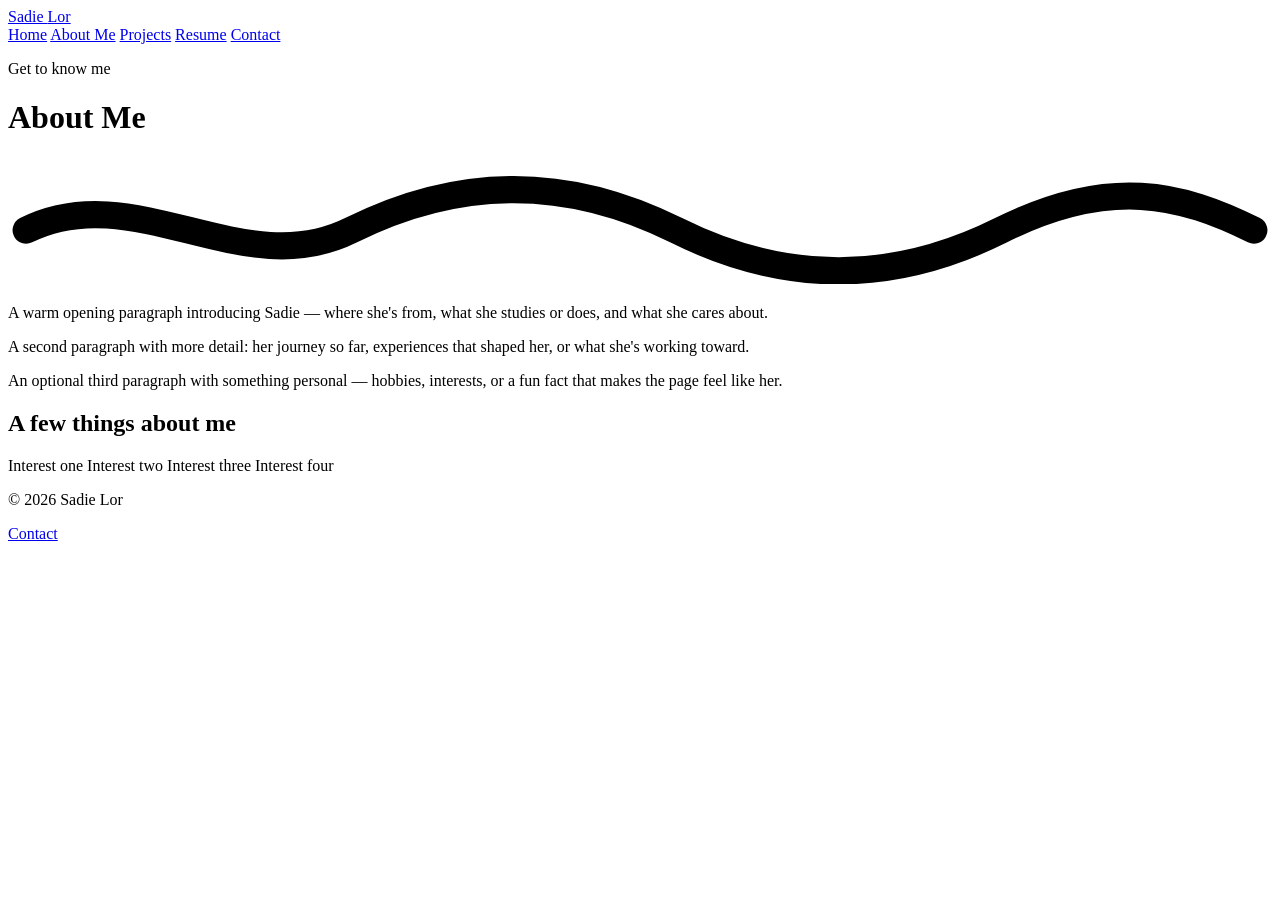
==== about.html @ 2e4503ea "Add files via upload" ====
<!DOCTYPE html>
<html lang="en">
<head>
  <meta charset="UTF-8" />
  <meta name="viewport" content="width=device-width, initial-scale=1" />
  <title>About Me — Sadie Lor</title>
  <link rel="preconnect" href="https://fonts.googleapis.com" />
  <link rel="preconnect" href="https://fonts.gstatic.com" crossorigin />
  <link href="https://fonts.googleapis.com/css2?family=Karla:wght@400;700&family=Young+Serif&display=swap" rel="stylesheet" />
  <link rel="stylesheet" href="css/styles.css" />
</head>
<body>

  <header class="site-header">
    <div class="wrap">
      <a class="brand" href="index.html">Sadie <span>Lor</span></a>
      <nav class="site-nav" aria-label="Main navigation">
        <a href="index.html">Home</a>
        <a href="about.html" aria-current="page">About Me</a>
        <a href="projects.html">Projects</a>
        <a href="resume.html">Resume</a>
        <a href="contact.html">Contact</a>
      </nav>
    </div>
  </header>

  <main>
    <div class="wrap">
      <p class="eyebrow">Get to know me</p>
      <h1 class="page-title">About Me</h1>
      <svg class="wave" viewBox="0 0 140 14" fill="none" aria-hidden="true">
        <path d="M2 8 C 14 2, 26 14, 38 8 S 62 2, 74 8 S 98 14, 110 8 S 130 4, 138 8" stroke="currentColor" stroke-width="3" stroke-linecap="round"/>
      </svg>

      <!-- PLACEHOLDER: paste Sadie's "About Me" text from the Canva site here.
           Split it into a few short paragraphs for easy reading. -->
      <p class="lede">A warm opening paragraph introducing Sadie — where she's from, what she studies or does, and what she cares about.</p>
      <p>A second paragraph with more detail: her journey so far, experiences that shaped her, or what she's working toward.</p>
      <p>An optional third paragraph with something personal — hobbies, interests, or a fun fact that makes the page feel like her.</p>

      <div class="section">
        <h2>A few things about me</h2>
        <!-- PLACEHOLDER: swap these for real interests/values -->
        <div class="pill-row">
          <span class="pill">Interest one</span>
          <span class="pill">Interest two</span>
          <span class="pill">Interest three</span>
          <span class="pill">Interest four</span>
        </div>
      </div>
    </div>
  </main>

  <footer class="site-footer">
    <div class="wrap">
      <p>© 2026 Sadie Lor</p>
      <p><a href="contact.html">Contact</a></p>
    </div>
  </footer>

</body>
</html>
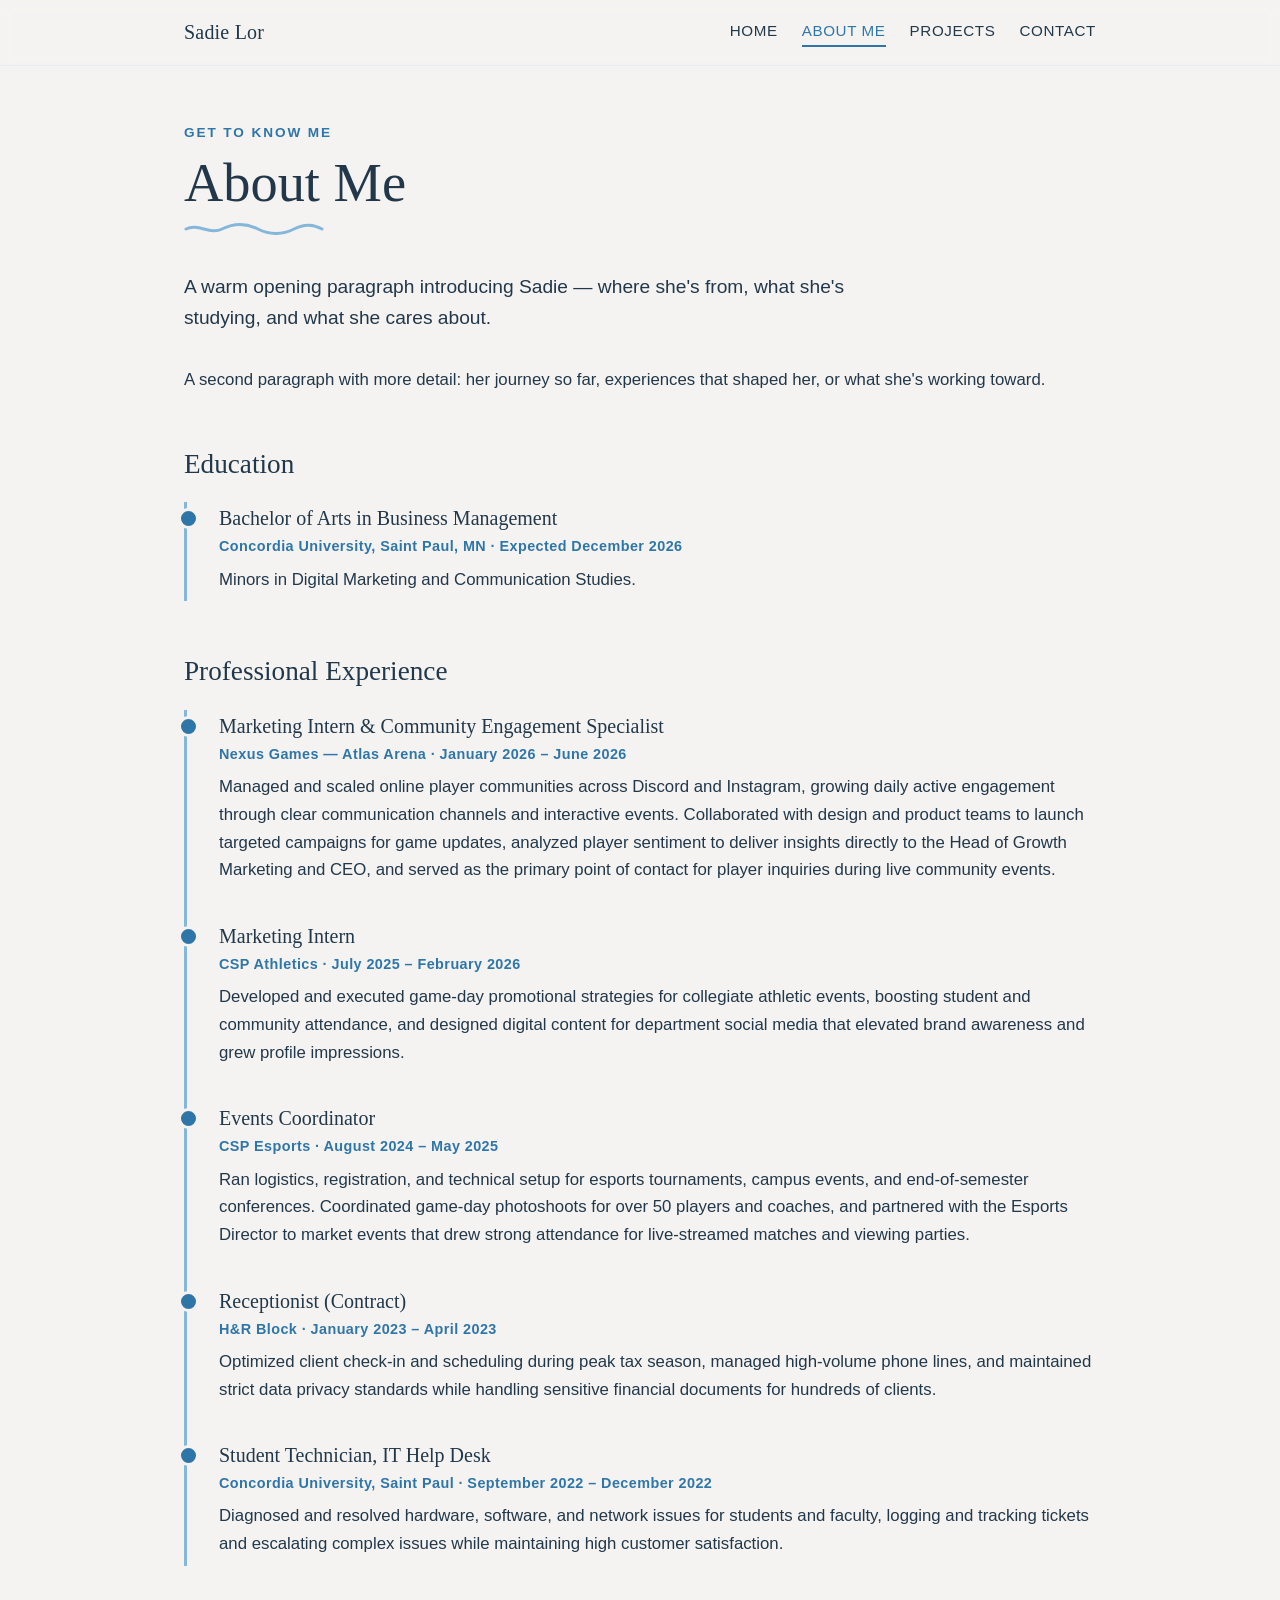
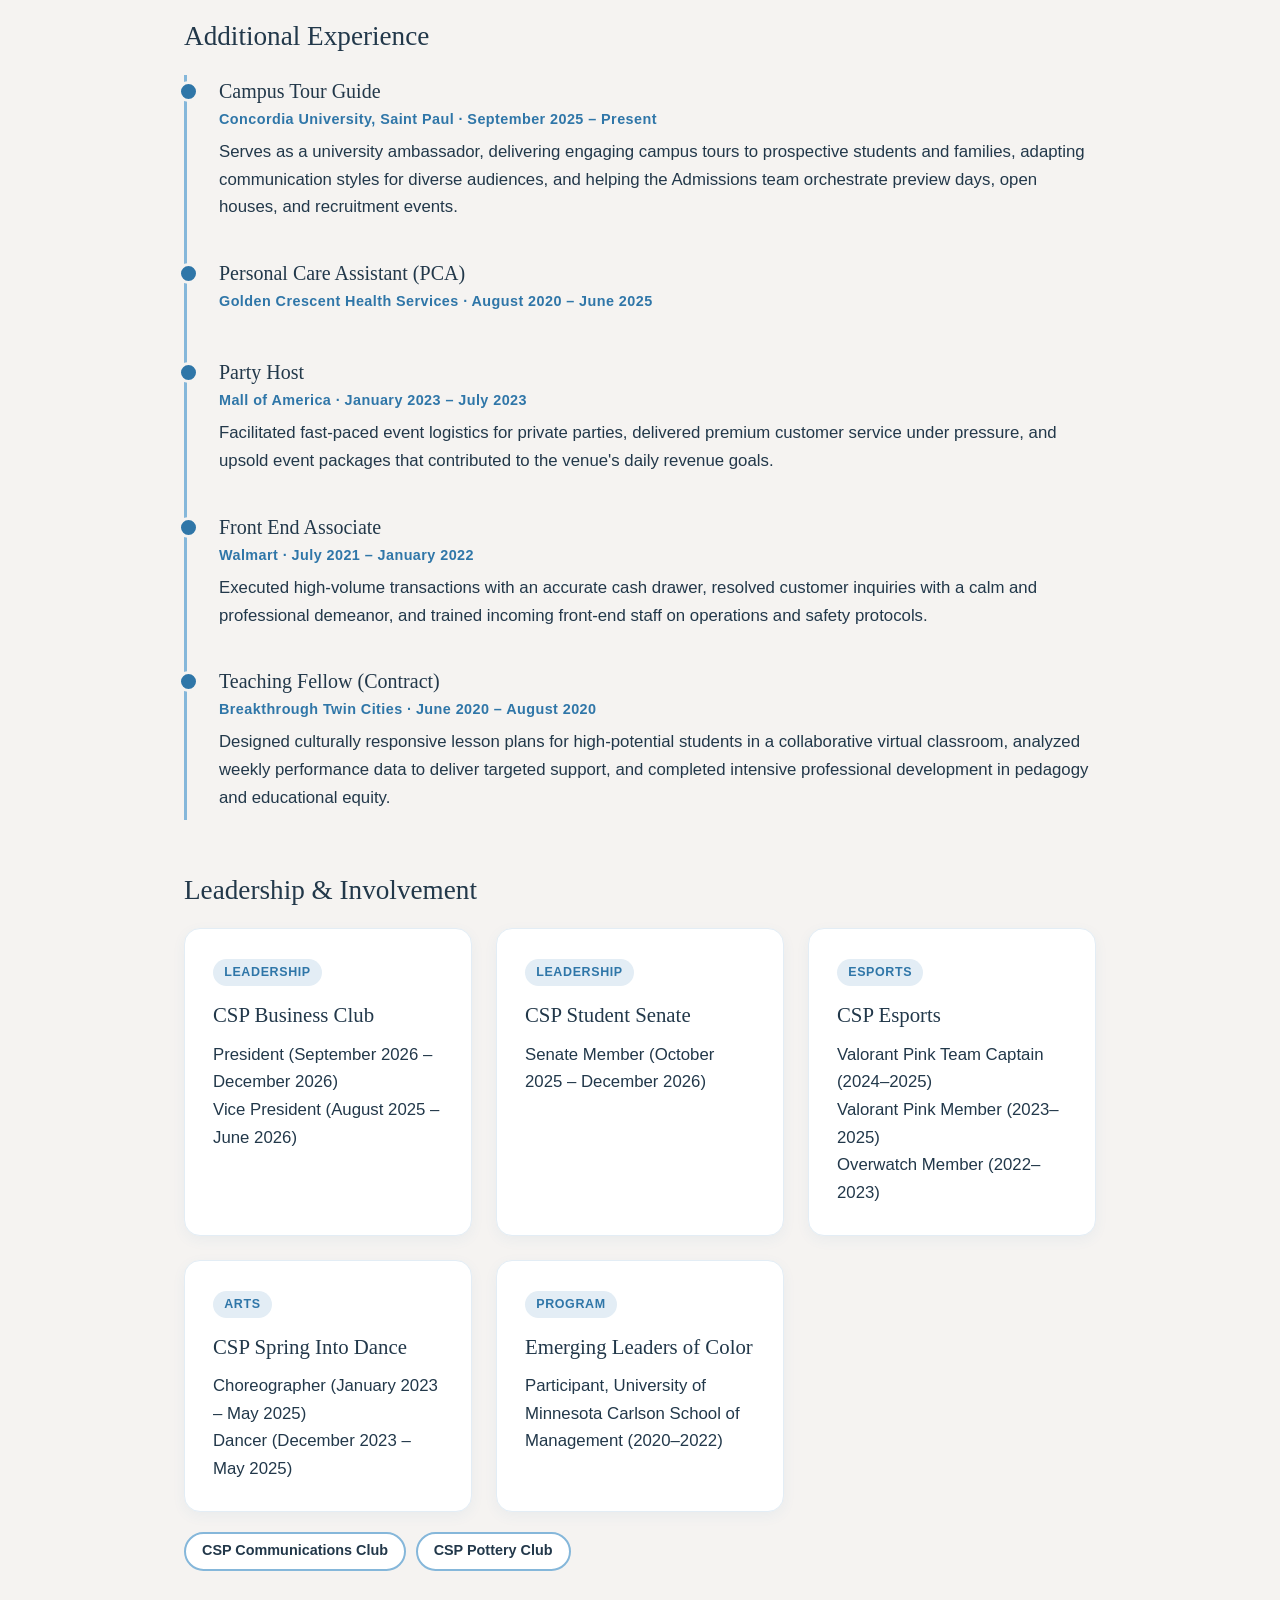
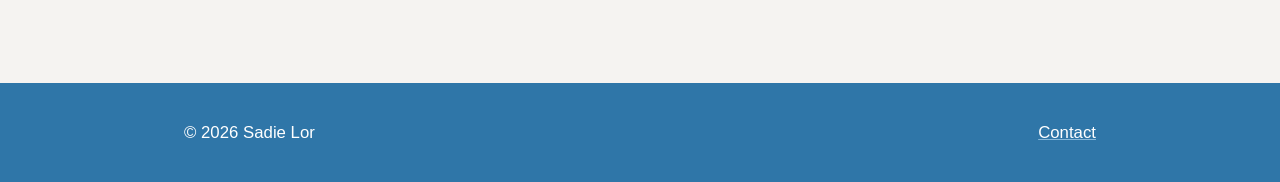
==== commit 5b7b9201: "Removed Resume.html and from the nav section. Added resume in aboutme" ====
--- a/about.html
+++ b/about.html
@@ -18,7 +18,6 @@
         <a href="index.html">Home</a>
         <a href="about.html" aria-current="page">About Me</a>
         <a href="projects.html">Projects</a>
-        <a href="resume.html">Resume</a>
         <a href="contact.html">Contact</a>
       </nav>
     </div>
@@ -32,20 +31,118 @@
         <path d="M2 8 C 14 2, 26 14, 38 8 S 62 2, 74 8 S 98 14, 110 8 S 130 4, 138 8" stroke="currentColor" stroke-width="3" stroke-linecap="round"/>
       </svg>
 
-      <!-- PLACEHOLDER: paste Sadie's "About Me" text from the Canva site here.
-           Split it into a few short paragraphs for easy reading. -->
-      <p class="lede">A warm opening paragraph introducing Sadie — where she's from, what she studies or does, and what she cares about.</p>
+      <!-- PLACEHOLDER: paste Sadie's personal "About Me" intro here (2-3 short paragraphs). -->
+      <p class="lede">A warm opening paragraph introducing Sadie — where she's from, what she's studying, and what she cares about.</p>
       <p>A second paragraph with more detail: her journey so far, experiences that shaped her, or what she's working toward.</p>
-      <p>An optional third paragraph with something personal — hobbies, interests, or a fun fact that makes the page feel like her.</p>
+
+      <!-- Optional: add a resume.pdf to the repo root and uncomment this button
+      <a class="btn" href="resume.pdf" download>Download PDF resume</a>
+      -->
 
       <div class="section">
-        <h2>A few things about me</h2>
-        <!-- PLACEHOLDER: swap these for real interests/values -->
-        <div class="pill-row">
-          <span class="pill">Interest one</span>
-          <span class="pill">Interest two</span>
-          <span class="pill">Interest three</span>
-          <span class="pill">Interest four</span>
+        <h2>Education</h2>
+        <div class="timeline">
+          <div class="timeline-item">
+            <h3>Bachelor of Arts in Business Management</h3>
+            <p class="meta">Concordia University, Saint Paul, MN · Expected December 2026</p>
+            <p>Minors in Digital Marketing and Communication Studies.</p>
+          </div>
+        </div>
+      </div>
+
+      <div class="section">
+        <h2>Professional Experience</h2>
+        <div class="timeline">
+          <div class="timeline-item">
+            <h3>Marketing Intern &amp; Community Engagement Specialist</h3>
+            <p class="meta">Nexus Games — Atlas Arena · January 2026 – June 2026</p>
+            <p>Managed and scaled online player communities across Discord and Instagram, growing daily active engagement through clear communication channels and interactive events. Collaborated with design and product teams to launch targeted campaigns for game updates, analyzed player sentiment to deliver insights directly to the Head of Growth Marketing and CEO, and served as the primary point of contact for player inquiries during live community events.</p>
+          </div>
+          <div class="timeline-item">
+            <h3>Marketing Intern</h3>
+            <p class="meta">CSP Athletics · July 2025 – February 2026</p>
+            <p>Developed and executed game-day promotional strategies for collegiate athletic events, boosting student and community attendance, and designed digital content for department social media that elevated brand awareness and grew profile impressions.</p>
+          </div>
+          <div class="timeline-item">
+            <h3>Events Coordinator</h3>
+            <p class="meta">CSP Esports · August 2024 – May 2025</p>
+            <p>Ran logistics, registration, and technical setup for esports tournaments, campus events, and end-of-semester conferences. Coordinated game-day photoshoots for over 50 players and coaches, and partnered with the Esports Director to market events that drew strong attendance for live-streamed matches and viewing parties.</p>
+          </div>
+          <div class="timeline-item">
+            <h3>Receptionist (Contract)</h3>
+            <p class="meta">H&amp;R Block · January 2023 – April 2023</p>
+            <p>Optimized client check-in and scheduling during peak tax season, managed high-volume phone lines, and maintained strict data privacy standards while handling sensitive financial documents for hundreds of clients.</p>
+          </div>
+          <div class="timeline-item">
+            <h3>Student Technician, IT Help Desk</h3>
+            <p class="meta">Concordia University, Saint Paul · September 2022 – December 2022</p>
+            <p>Diagnosed and resolved hardware, software, and network issues for students and faculty, logging and tracking tickets and escalating complex issues while maintaining high customer satisfaction.</p>
+          </div>
+        </div>
+      </div>
+
+      <div class="section">
+        <h2>Additional Experience</h2>
+        <div class="timeline">
+          <div class="timeline-item">
+            <h3>Campus Tour Guide</h3>
+            <p class="meta">Concordia University, Saint Paul · September 2025 – Present</p>
+            <p>Serves as a university ambassador, delivering engaging campus tours to prospective students and families, adapting communication styles for diverse audiences, and helping the Admissions team orchestrate preview days, open houses, and recruitment events.</p>
+          </div>
+          <div class="timeline-item">
+            <h3>Personal Care Assistant (PCA)</h3>
+            <p class="meta">Golden Crescent Health Services · August 2020 – June 2025</p>
+          </div>
+          <div class="timeline-item">
+            <h3>Party Host</h3>
+            <p class="meta">Mall of America · January 2023 – July 2023</p>
+            <p>Facilitated fast-paced event logistics for private parties, delivered premium customer service under pressure, and upsold event packages that contributed to the venue's daily revenue goals.</p>
+          </div>
+          <div class="timeline-item">
+            <h3>Front End Associate</h3>
+            <p class="meta">Walmart · July 2021 – January 2022</p>
+            <p>Executed high-volume transactions with an accurate cash drawer, resolved customer inquiries with a calm and professional demeanor, and trained incoming front-end staff on operations and safety protocols.</p>
+          </div>
+          <div class="timeline-item">
+            <h3>Teaching Fellow (Contract)</h3>
+            <p class="meta">Breakthrough Twin Cities · June 2020 – August 2020</p>
+            <p>Designed culturally responsive lesson plans for high-potential students in a collaborative virtual classroom, analyzed weekly performance data to deliver targeted support, and completed intensive professional development in pedagogy and educational equity.</p>
+          </div>
+        </div>
+      </div>
+
+      <div class="section">
+        <h2>Leadership &amp; Involvement</h2>
+        <div class="card-grid">
+          <div class="card">
+            <span class="tag">Leadership</span>
+            <h3>CSP Business Club</h3>
+            <p>President (September 2026 – December 2026)<br />Vice President (August 2025 – June 2026)</p>
+          </div>
+          <div class="card">
+            <span class="tag">Leadership</span>
+            <h3>CSP Student Senate</h3>
+            <p>Senate Member (October 2025 – December 2026)</p>
+          </div>
+          <div class="card">
+            <span class="tag">Esports</span>
+            <h3>CSP Esports</h3>
+            <p>Valorant Pink Team Captain (2024–2025)<br />Valorant Pink Member (2023–2025)<br />Overwatch Member (2022–2023)</p>
+          </div>
+          <div class="card">
+            <span class="tag">Arts</span>
+            <h3>CSP Spring Into Dance</h3>
+            <p>Choreographer (January 2023 – May 2025)<br />Dancer (December 2023 – May 2025)</p>
+          </div>
+          <div class="card">
+            <span class="tag">Program</span>
+            <h3>Emerging Leaders of Color</h3>
+            <p>Participant, University of Minnesota Carlson School of Management (2020–2022)</p>
+          </div>
+        </div>
+        <div class="pill-row" style="margin-top:1.25rem;">
+          <span class="pill">CSP Communications Club</span>
+          <span class="pill">CSP Pottery Club</span>
         </div>
       </div>
     </div>
@@ -59,4 +156,4 @@
   </footer>
 
 </body>
-</html>
+</html>
--- a/css/styles.css
+++ b/css/styles.css
@@ -0,0 +1,484 @@
+/* ============================================================
+   Sadie Lor — Portfolio
+   Shared stylesheet for every page.
+   Edit colors here once and the whole site updates.
+   ============================================================ */
+
+:root {
+  /* Color palette */
+  --blue:       #85B7DA;  /* main blue */
+  --blue-dark:  #2F76A8;  /* dark blue — highlight */
+  --cream:      #F5F3F1;  /* cream background */
+  --ink:        #22384A;  /* deep blue-gray for body text */
+  --white:      #FFFFFF;
+  --blue-tint:  #E3EDF5;  /* very light blue for soft fills */
+
+  /* Type */
+  --font-display: "Young Serif", Georgia, serif;
+  --font-body: "Karla", "Helvetica Neue", Arial, sans-serif;
+}
+
+* { box-sizing: border-box; margin: 0; padding: 0; }
+
+html { scroll-behavior: smooth; }
+
+body {
+  background: var(--cream);
+  color: var(--ink);
+  font-family: var(--font-body);
+  font-size: 1.05rem;
+  line-height: 1.65;
+  -webkit-font-smoothing: antialiased;
+}
+
+/* ---------- Layout helpers ---------- */
+.wrap {
+  max-width: 960px;
+  margin: 0 auto;
+  padding: 0 1.5rem;
+}
+
+main { padding: 3.5rem 0 5rem; }
+
+/* ---------- Header / navigation ---------- */
+.site-header {
+  position: sticky;
+  top: 0;
+  z-index: 10;
+  background: rgba(245, 243, 241, 0.92);
+  backdrop-filter: blur(6px);
+  border-bottom: 1px solid var(--blue-tint);
+}
+
+.site-header .wrap {
+  display: flex;
+  align-items: center;
+  justify-content: space-between;
+  padding-top: 1rem;
+  padding-bottom: 1rem;
+  flex-wrap: wrap;
+  gap: 0.75rem;
+}
+
+.brand {
+  font-family: var(--font-display);
+  font-size: 1.25rem;
+  color: var(--ink);
+  text-decoration: none;
+  letter-spacing: 0.01em;
+}
+
+.brand span { color: var(--ink); }
+
+.site-nav {
+  display: flex;
+  gap: 1.5rem;
+  flex-wrap: wrap;
+}
+
+.site-nav a {
+  color: var(--ink);
+  text-decoration: none;
+  font-size: 0.95rem;
+  letter-spacing: 0.04em;
+  text-transform: uppercase;
+  padding-bottom: 2px;
+  border-bottom: 2px solid transparent;
+  transition: border-color 0.15s ease, color 0.15s ease;
+}
+
+.site-nav a:hover,
+.site-nav a:focus-visible {
+  color: var(--blue-dark);
+  border-bottom-color: var(--blue);
+}
+
+/* current page indicator */
+.site-nav a[aria-current="page"] {
+  color: var(--blue-dark);
+  border-bottom-color: var(--blue-dark);
+}
+
+/* ---------- Page titles ---------- */
+.eyebrow {
+  text-transform: uppercase;
+  letter-spacing: 0.14em;
+  font-size: 0.85rem;
+  font-weight: 700;
+  color: var(--blue-dark);
+  margin-bottom: 0.5rem;
+}
+
+.page-title {
+  font-family: var(--font-display);
+  font-size: clamp(2.2rem, 5vw, 3.4rem);
+  font-weight: 400;
+  line-height: 1.15;
+  margin-bottom: 0.35rem;
+}
+
+/* signature wavy underline under page titles */
+.wave {
+  display: block;
+  width: 140px;
+  height: 14px;
+  margin: 0.4rem 0 2.2rem;
+  color: var(--blue);
+}
+
+.lede {
+  font-size: 1.2rem;
+  max-width: 42rem;
+  margin-bottom: 2rem;
+}
+
+/* ---------- Hero (home page) ---------- */
+.hero {
+  position: relative;
+  overflow: hidden;
+  background: var(--blue-tint);
+  border-bottom: 1px solid var(--blue-tint);
+}
+
+.hero .wrap {
+  display: grid;
+  grid-template-columns: 1.2fr 0.8fr;
+  gap: 2.5rem;
+  align-items: center;
+  padding-top: 4.5rem;
+  padding-bottom: 4.5rem;
+}
+
+.hero h1 {
+  font-family: var(--font-display);
+  font-weight: 400;
+  font-size: clamp(2.5rem, 6vw, 4rem);
+  line-height: 1.1;
+  margin-bottom: 1rem;
+}
+
+.hero h1 em {
+  font-style: normal;
+  color: var(--blue-dark);
+}
+
+.hero p { max-width: 34rem; }
+
+.hero-photo {
+  width: 100%;
+  aspect-ratio: 4 / 5;
+  object-fit: cover;
+  border-radius: 999px 999px 24px 24px; /* soft arch shape */
+  border: 6px solid var(--white);
+  box-shadow: 0 12px 30px rgba(47, 118, 168, 0.18);
+}
+
+.hero-photo.placeholder {
+  display: flex;
+  align-items: center;
+  justify-content: center;
+  background: var(--blue);
+  color: var(--white);
+  font-family: var(--font-display);
+  font-size: 1.1rem;
+  text-align: center;
+  padding: 1rem;
+}
+
+/* ---------- Buttons ---------- */
+.btn {
+  display: inline-block;
+  margin-top: 1.5rem;
+  padding: 0.75rem 1.6rem;
+  border-radius: 999px;
+  background: var(--blue-dark);
+  color: var(--white);
+  text-decoration: none;
+  font-weight: 700;
+  letter-spacing: 0.03em;
+  transition: background 0.15s ease, transform 0.15s ease;
+}
+
+.btn:hover,
+.btn:focus-visible { background: #255E86; transform: translateY(-2px); }
+
+.btn.secondary {
+  background: transparent;
+  color: var(--blue-dark);
+  border: 2px solid var(--blue);
+  margin-left: 0.5rem;
+}
+
+.btn.secondary:hover,
+.btn.secondary:focus-visible { background: var(--blue-tint); }
+
+/* ---------- Cards (projects, highlights) ---------- */
+.card-grid {
+  display: grid;
+  grid-template-columns: repeat(auto-fill, minmax(260px, 1fr));
+  gap: 1.5rem;
+  margin-top: 1rem;
+}
+
+.card {
+  background: var(--white);
+  border-radius: 16px;
+  padding: 1.75rem;
+  border: 1px solid var(--blue-tint);
+  box-shadow: 0 4px 14px rgba(47, 118, 168, 0.06);
+  transition: transform 0.15s ease, box-shadow 0.15s ease;
+}
+
+.card:hover {
+  transform: translateY(-4px);
+  box-shadow: 0 10px 24px rgba(47, 118, 168, 0.12);
+}
+
+.card h3 {
+  font-family: var(--font-display);
+  font-weight: 400;
+  font-size: 1.3rem;
+  margin-bottom: 0.5rem;
+}
+
+.card .tag {
+  display: inline-block;
+  background: var(--blue-tint);
+  color: var(--blue-dark);
+  border-radius: 999px;
+  font-size: 0.78rem;
+  font-weight: 700;
+  letter-spacing: 0.05em;
+  text-transform: uppercase;
+  padding: 0.2rem 0.7rem;
+  margin-bottom: 0.75rem;
+}
+
+.card a { color: var(--blue-dark); font-weight: 700; }
+
+/* ---------- Resume / experience timeline ---------- */
+.timeline { margin-top: 1rem; }
+
+.timeline-item {
+  position: relative;
+  padding-left: 2rem;
+  padding-bottom: 2.25rem;
+  border-left: 3px solid var(--blue);
+}
+
+.timeline-item:last-child { padding-bottom: 0.5rem; }
+
+.timeline-item::before {
+  content: "";
+  position: absolute;
+  left: -9px;
+  top: 6px;
+  width: 15px;
+  height: 15px;
+  border-radius: 50%;
+  background: var(--blue-dark);
+  border: 3px solid var(--cream);
+}
+
+.timeline-item h3 {
+  font-family: var(--font-display);
+  font-weight: 400;
+  font-size: 1.25rem;
+}
+
+.timeline-item .meta {
+  color: var(--blue-dark);
+  font-weight: 700;
+  font-size: 0.9rem;
+  letter-spacing: 0.03em;
+  margin-bottom: 0.4rem;
+}
+
+/* ---------- Skills pills ---------- */
+.pill-row {
+  display: flex;
+  flex-wrap: wrap;
+  gap: 0.6rem;
+  margin-top: 0.75rem;
+}
+
+.pill {
+  background: var(--white);
+  border: 2px solid var(--blue);
+  color: var(--ink);
+  border-radius: 999px;
+  padding: 0.35rem 1rem;
+  font-weight: 700;
+  font-size: 0.9rem;
+}
+
+/* ---------- Section blocks ---------- */
+.section { margin-top: 3rem; }
+
+.section h2 {
+  font-family: var(--font-display);
+  font-weight: 400;
+  font-size: 1.7rem;
+  margin-bottom: 1rem;
+}
+
+/* ---------- Contact ---------- */
+.contact-list {
+  list-style: none;
+  margin-top: 1rem;
+}
+
+.contact-list li {
+  background: var(--white);
+  border: 1px solid var(--blue-tint);
+  border-radius: 12px;
+  padding: 1rem 1.25rem;
+  margin-bottom: 0.9rem;
+  max-width: 32rem;
+}
+
+.contact-list strong {
+  display: block;
+  text-transform: uppercase;
+  font-size: 0.78rem;
+  letter-spacing: 0.1em;
+  color: var(--blue-dark);
+}
+
+.contact-list a { color: var(--ink); font-weight: 700; text-decoration-color: var(--blue); }
+
+/* ---------- Featured project showcase ---------- */
+.feature {
+  display: grid;
+  grid-template-columns: 1.05fr 1fr;
+  background: var(--white);
+  border: 1px solid var(--blue-tint);
+  border-radius: 20px;
+  overflow: hidden;
+  box-shadow: 0 12px 32px rgba(47, 118, 168, 0.12);
+  margin: 0.5rem 0 3rem;
+}
+
+.feature-media {
+  position: relative;
+  min-height: 420px;
+  background: var(--blue-tint);
+}
+
+.feature-media img {
+  position: absolute;
+  inset: 0;
+  width: 100%;
+  height: 100%;
+  object-fit: cover;
+  object-position: left top;
+}
+
+/* Inline PDF preview */
+.feature-media iframe {
+  position: absolute;
+  inset: 0;
+  width: 100%;
+  height: 100%;
+  border: 0;
+  display: block;
+}
+
+.feature-media .media-fallback {
+  position: absolute;
+  left: 0;
+  right: 0;
+  bottom: 0;
+  margin: 0;
+  padding: 0.4rem 0.75rem;
+  font-size: 0.8rem;
+  text-align: center;
+  background: rgba(245, 243, 241, 0.9);
+}
+
+.feature-media .media-fallback a { color: var(--blue-dark); font-weight: 700; }
+
+.feature-body { padding: 2.25rem 2.5rem; }
+
+.feature-body .tag { margin-bottom: 1rem; }
+
+.feature-body h2 {
+  font-family: var(--font-display);
+  font-weight: 400;
+  font-size: 1.75rem;
+  line-height: 1.25;
+  margin-bottom: 0.9rem;
+}
+
+.feature-body > p { margin-bottom: 1.25rem; }
+
+.feature-facts {
+  display: grid;
+  grid-template-columns: repeat(3, 1fr);
+  gap: 1rem;
+  margin: 1.25rem 0 1.5rem;
+}
+
+.fact {
+  background: var(--blue-tint);
+  border-radius: 12px;
+  padding: 0.8rem 0.9rem;
+}
+
+.fact strong {
+  display: block;
+  text-transform: uppercase;
+  letter-spacing: 0.09em;
+  font-size: 0.7rem;
+  color: var(--blue-dark);
+  margin-bottom: 0.2rem;
+}
+
+.fact span {
+  font-weight: 700;
+  font-size: 0.95rem;
+  line-height: 1.3;
+  display: block;
+}
+
+.feature-body .btn { margin-top: 0.25rem; }
+
+@media (max-width: 820px) {
+  .feature { grid-template-columns: 1fr; }
+  .feature-media { min-height: 220px; }
+  .feature-facts { grid-template-columns: 1fr 1fr; }
+  .feature-body { padding: 1.75rem; }
+}
+
+/* ---------- Footer ---------- */
+.site-footer {
+  background: var(--blue-dark);
+  color: var(--white);
+  padding: 2.25rem 0;
+  margin-top: 2rem;
+}
+
+.site-footer .wrap {
+  display: flex;
+  justify-content: space-between;
+  align-items: center;
+  flex-wrap: wrap;
+  gap: 1rem;
+}
+
+.site-footer a { color: var(--white); text-decoration-color: var(--blue); }
+
+/* ---------- Accessibility & motion ---------- */
+:focus-visible { outline: 3px solid var(--blue-dark); outline-offset: 2px; }
+
+@media (prefers-reduced-motion: reduce) {
+  * { transition: none !important; }
+  html { scroll-behavior: auto; }
+}
+
+/* ---------- Mobile ---------- */
+@media (max-width: 720px) {
+  .hero .wrap { grid-template-columns: 1fr; }
+  .hero-photo { max-width: 260px; margin: 0 auto; }
+  .btn.secondary { margin-left: 0; }
+}
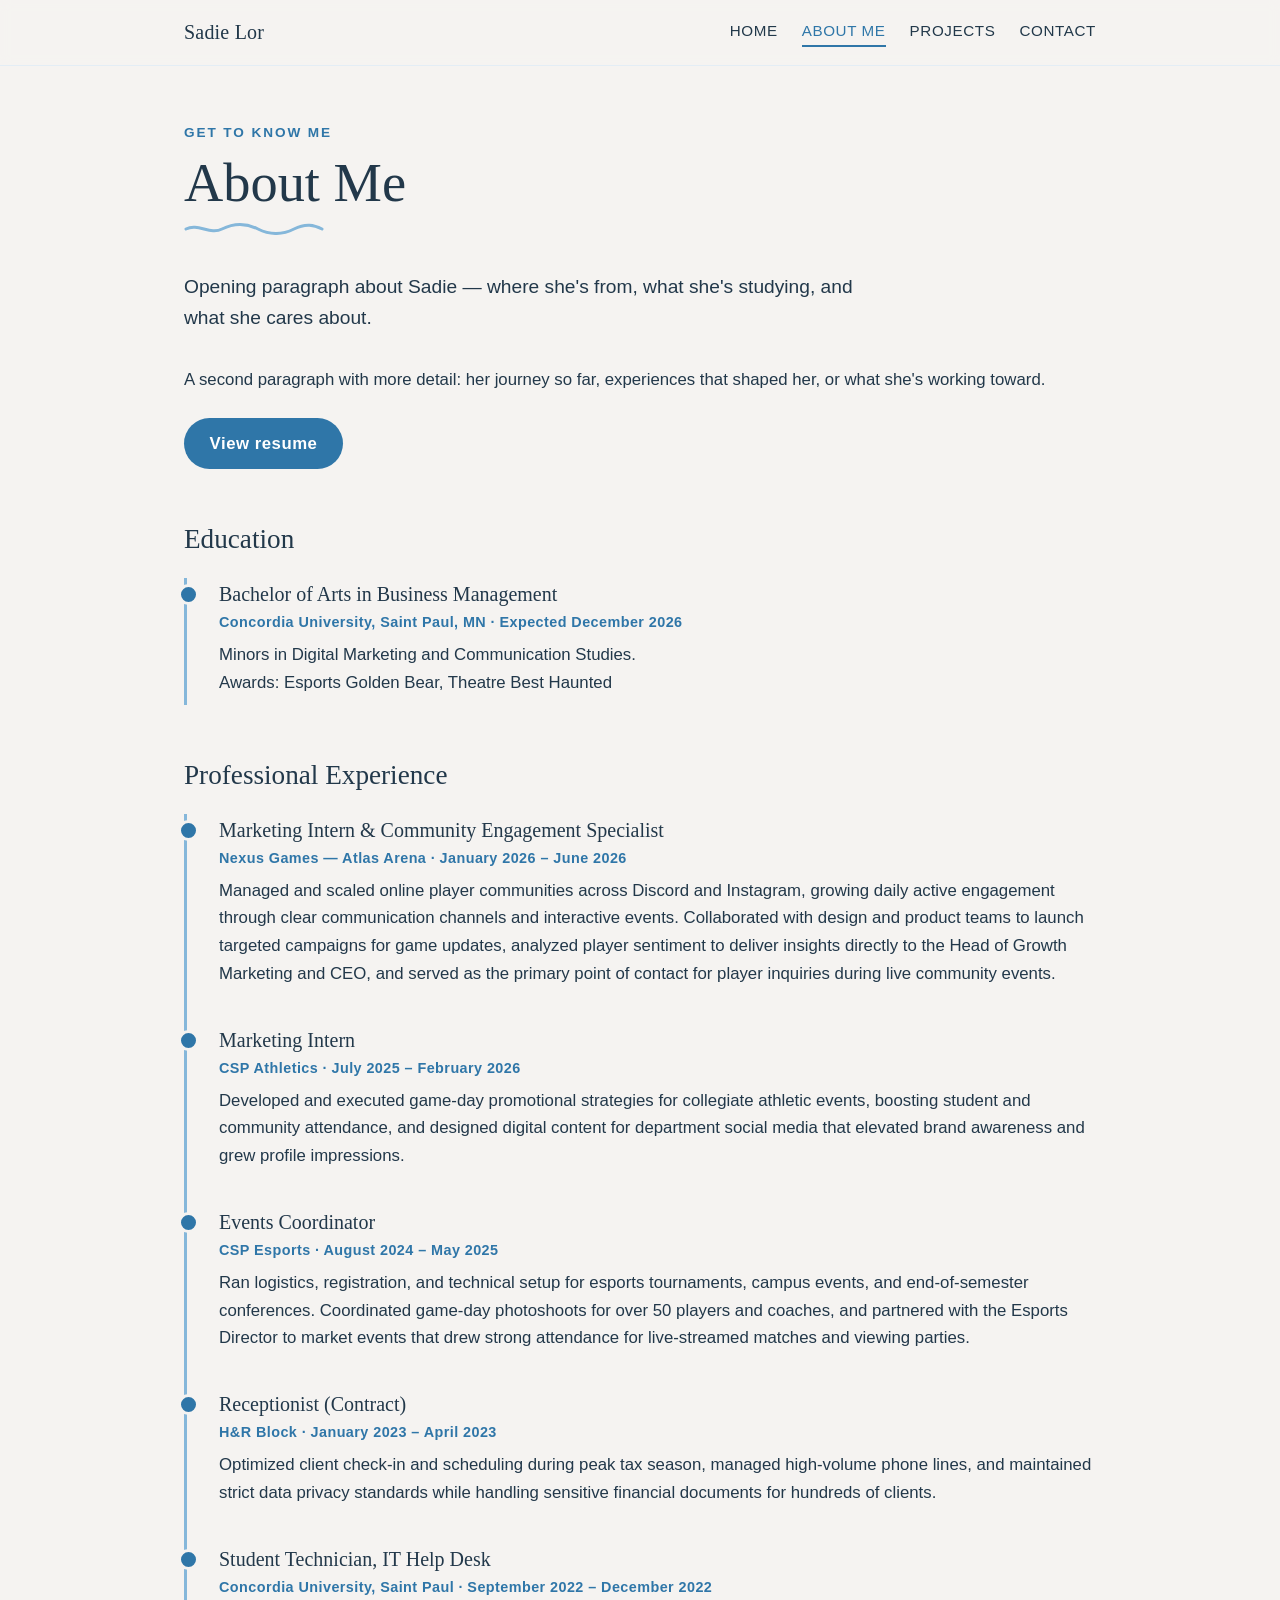
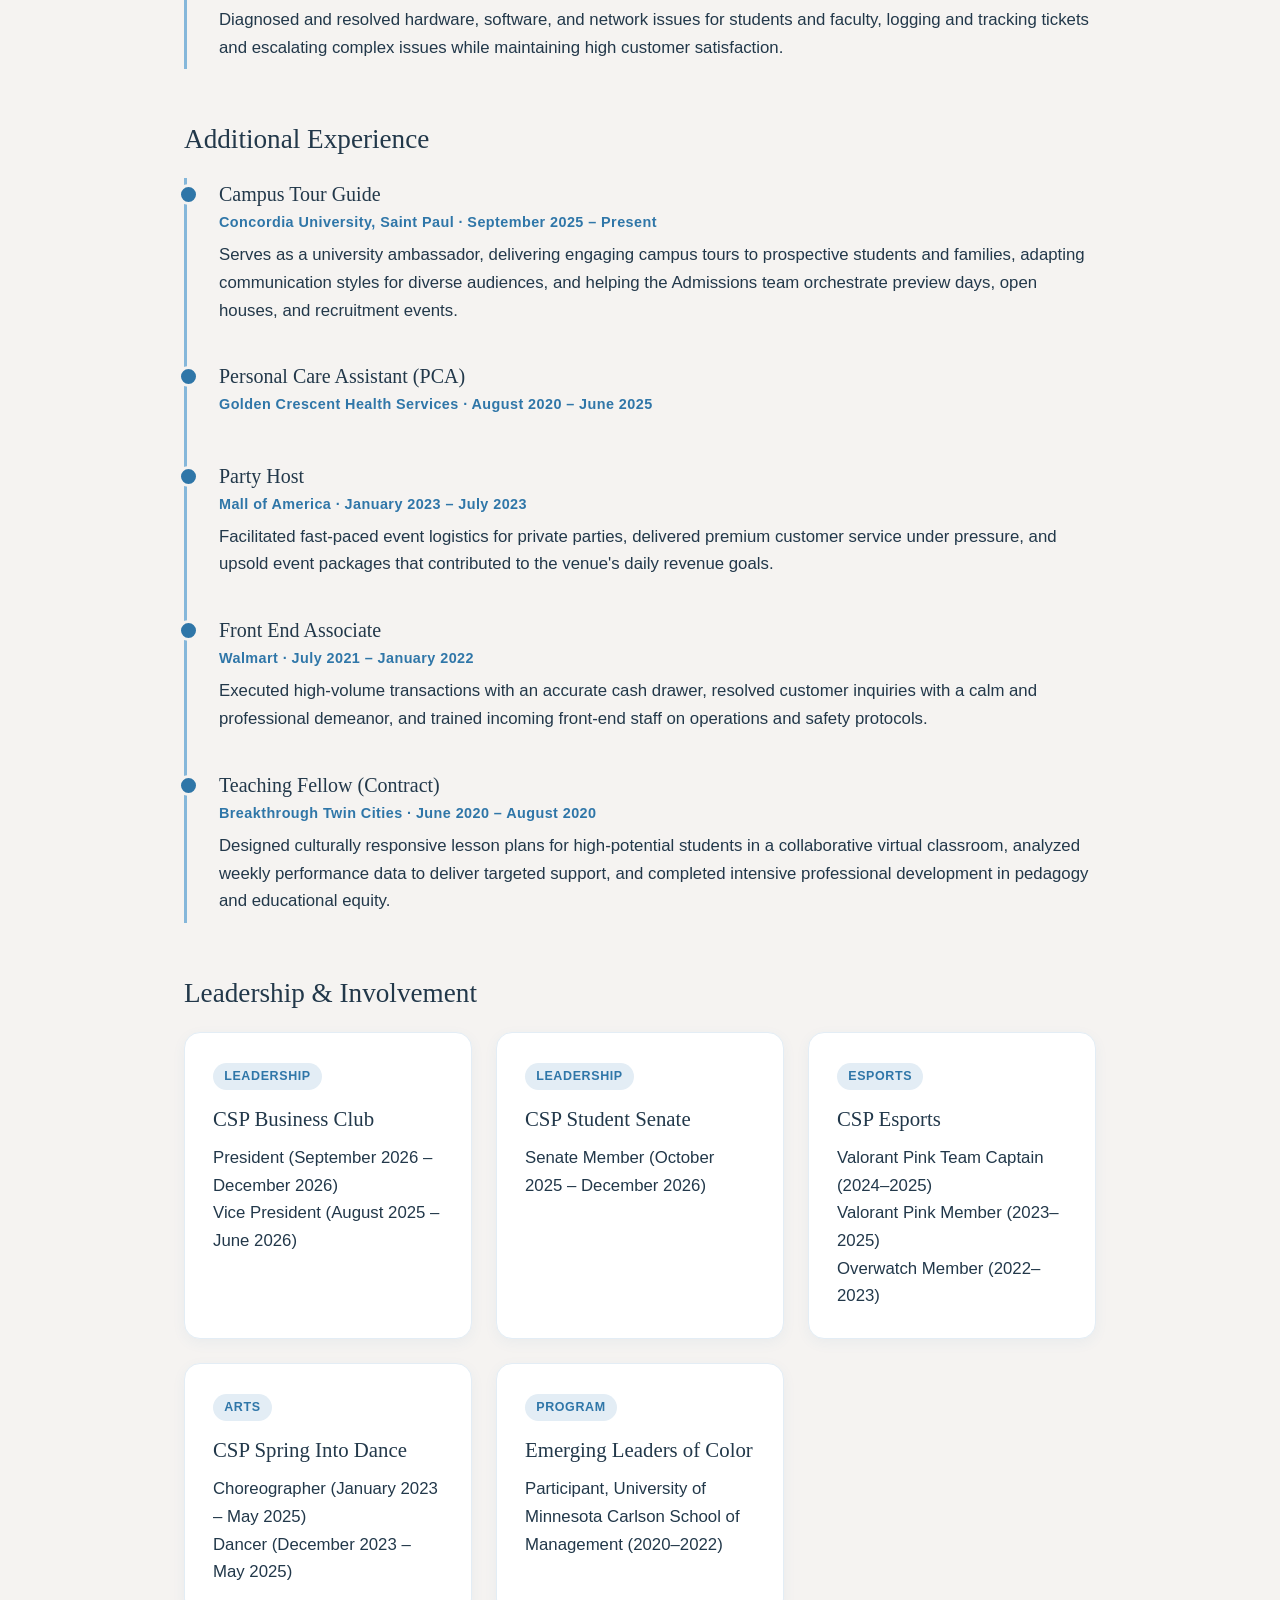
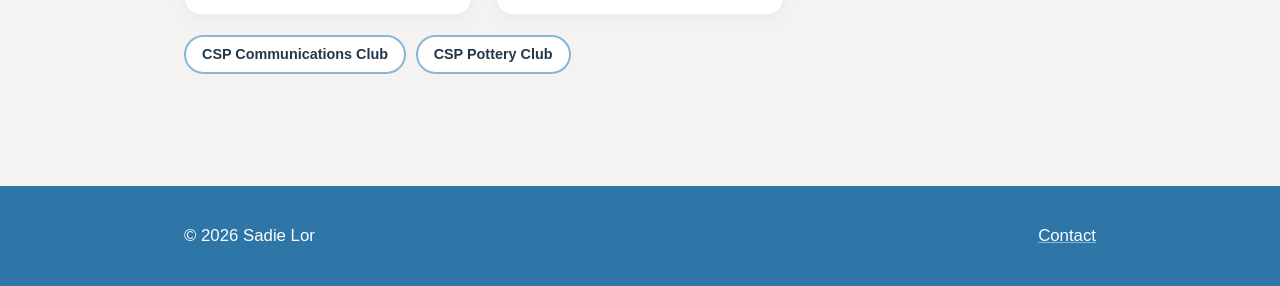
==== commit a94461dd: "Adjusted projects and photos, added a second image for contact" ====
--- a/about.html
+++ b/about.html
@@ -32,12 +32,11 @@
       </svg>
 
       <!-- PLACEHOLDER: paste Sadie's personal "About Me" intro here (2-3 short paragraphs). -->
-      <p class="lede">A warm opening paragraph introducing Sadie — where she's from, what she's studying, and what she cares about.</p>
+      <p class="lede">Opening paragraph about Sadie — where she's from, what she's studying, and what she cares about.</p>
       <p>A second paragraph with more detail: her journey so far, experiences that shaped her, or what she's working toward.</p>
 
-      <!-- Optional: add a resume.pdf to the repo root and uncomment this button
-      <a class="btn" href="resume.pdf" download>Download PDF resume</a>
-      -->
+
+      <a class="btn" href="https://docs.google.com/document/d/1J7zd-_rbqExVt6w0AvEjdO65hOfUM15vZB-BKFCtdKQ/edit?usp=sharing" target="_blank" rel="noopener noreferrer">View resume</a>
 
       <div class="section">
         <h2>Education</h2>
@@ -46,6 +45,7 @@
             <h3>Bachelor of Arts in Business Management</h3>
             <p class="meta">Concordia University, Saint Paul, MN · Expected December 2026</p>
             <p>Minors in Digital Marketing and Communication Studies.</p>
+            <p>Awards: Esports Golden Bear, Theatre Best Haunted</p>
           </div>
         </div>
       </div>
--- a/css/styles.css
+++ b/css/styles.css
@@ -323,6 +323,66 @@
 }
 
 /* ---------- Contact ---------- */
+.contact-layout {
+  display: grid;
+  grid-template-columns: 1.2fr 0.8fr;
+  gap: 3rem;
+  align-items: start;
+}
+
+@media (max-width: 720px) {
+  .contact-layout { grid-template-columns: 1fr; }
+}
+
+/* Polaroid-style photo frame (distinct from the home page arch) */
+.polaroid {
+  background: var(--white);
+  padding: 14px 14px 3.5rem;
+  border-radius: 4px;
+  box-shadow: 0 14px 34px rgba(47, 118, 168, 0.22);
+  transform: rotate(3deg);
+  max-width: 320px;
+  margin: 1.5rem auto 0;
+  position: relative;
+  transition: transform 0.2s ease;
+}
+
+.polaroid:hover { transform: rotate(0deg) scale(1.02); }
+
+.polaroid::before {
+  /* washi tape strip */
+  content: "";
+  position: absolute;
+  top: -14px;
+  left: 50%;
+  transform: translateX(-50%) rotate(-4deg);
+  width: 110px;
+  height: 30px;
+  background: var(--blue);
+  opacity: 0.75;
+  border-radius: 3px;
+}
+
+.polaroid img {
+  display: block;
+  width: 100%;
+  aspect-ratio: 4 / 5;
+  object-fit: cover;
+  border-radius: 2px;
+}
+
+.polaroid figcaption {
+  position: absolute;
+  left: 0;
+  right: 0;
+  bottom: 0.9rem;
+  text-align: center;
+  font-style: italic;
+  font-family: var(--font-display);
+  font-size: 1.05rem;
+  color: var(--blue-dark);
+}
+
 .contact-list {
   list-style: none;
   margin-top: 1rem;
@@ -398,6 +458,81 @@
 
 .feature-media .media-fallback a { color: var(--blue-dark); font-weight: 700; }
 
+/* Alternate media side for visual rhythm */
+.feature.flip .feature-media { order: 2; }
+@media (max-width: 820px) {
+  .feature.flip .feature-media { order: 0; }
+}
+
+/* ---------- Video embeds ---------- */
+.video-grid {
+  display: grid;
+  grid-template-columns: 2fr 1fr 1fr;
+  gap: 1.25rem;
+  margin-top: 1rem;
+}
+
+.video-wide,
+.video-reel {
+  background: var(--white);
+  border: 1px solid var(--blue-tint);
+  border-radius: 16px;
+  overflow: hidden;
+  box-shadow: 0 4px 14px rgba(47, 118, 168, 0.06);
+}
+
+.video-wide iframe {
+  width: 100%;
+  aspect-ratio: 16 / 9;
+  border: 0;
+  display: block;
+}
+
+.video-reel iframe {
+  width: 100%;
+  aspect-ratio: 9 / 16;
+  border: 0;
+  display: block;
+}
+
+.video-caption {
+  padding: 0.7rem 1rem;
+  font-size: 0.88rem;
+  font-weight: 700;
+}
+
+.video-caption a { color: var(--blue-dark); }
+
+@media (max-width: 820px) {
+  .video-grid { grid-template-columns: 1fr 1fr; }
+  .video-wide { grid-column: 1 / -1; }
+}
+
+/* ---------- Slide gallery strip ---------- */
+.slide-strip {
+  display: flex;
+  gap: 0.75rem;
+  overflow-x: auto;
+  padding: 0.5rem 0.25rem 1rem;
+  scroll-snap-type: x mandatory;
+}
+
+.slide-strip img {
+  height: 170px;
+  border-radius: 10px;
+  border: 1px solid var(--blue-tint);
+  box-shadow: 0 3px 10px rgba(47, 118, 168, 0.08);
+  scroll-snap-align: start;
+  flex: 0 0 auto;
+}
+
+.strip-hint {
+  font-size: 0.85rem;
+  color: var(--blue-dark);
+  font-weight: 700;
+  margin-bottom: 0.25rem;
+}
+
 .feature-body { padding: 2.25rem 2.5rem; }
 
 .feature-body .tag { margin-bottom: 1rem; }
